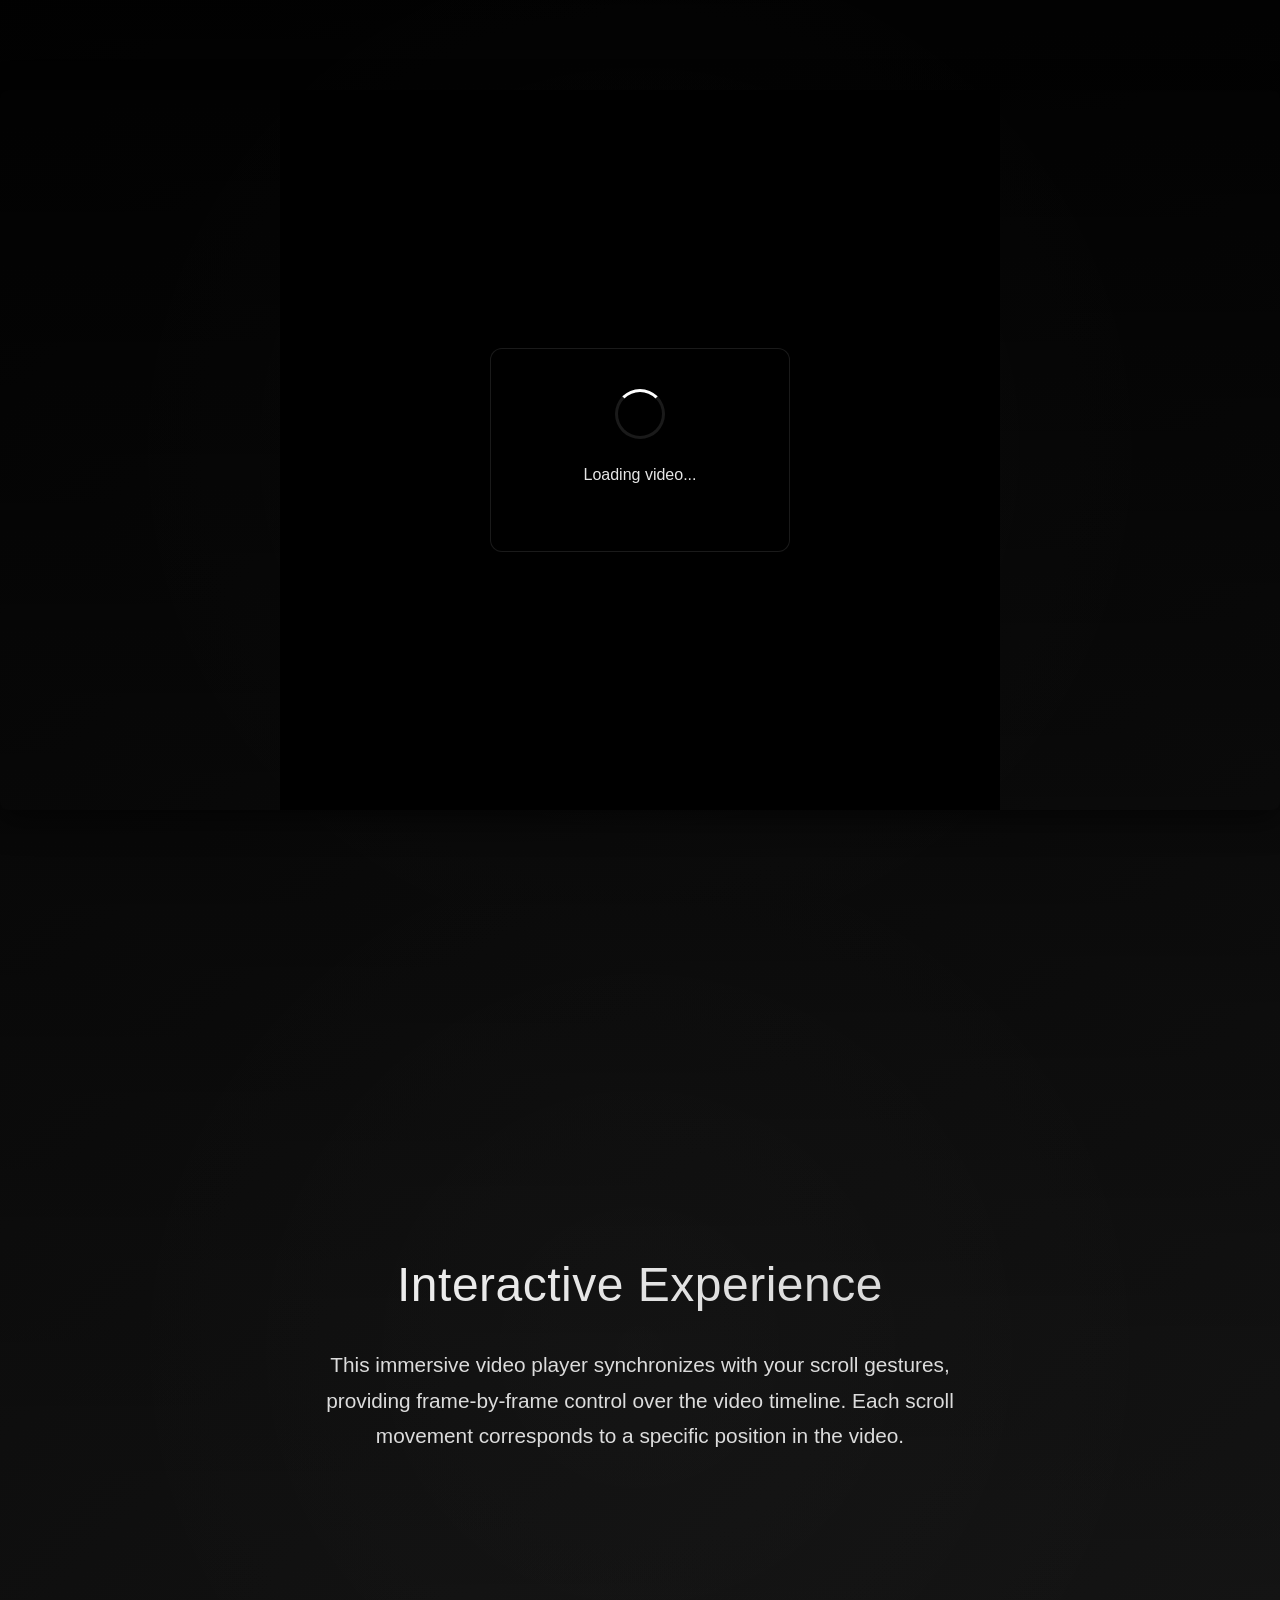
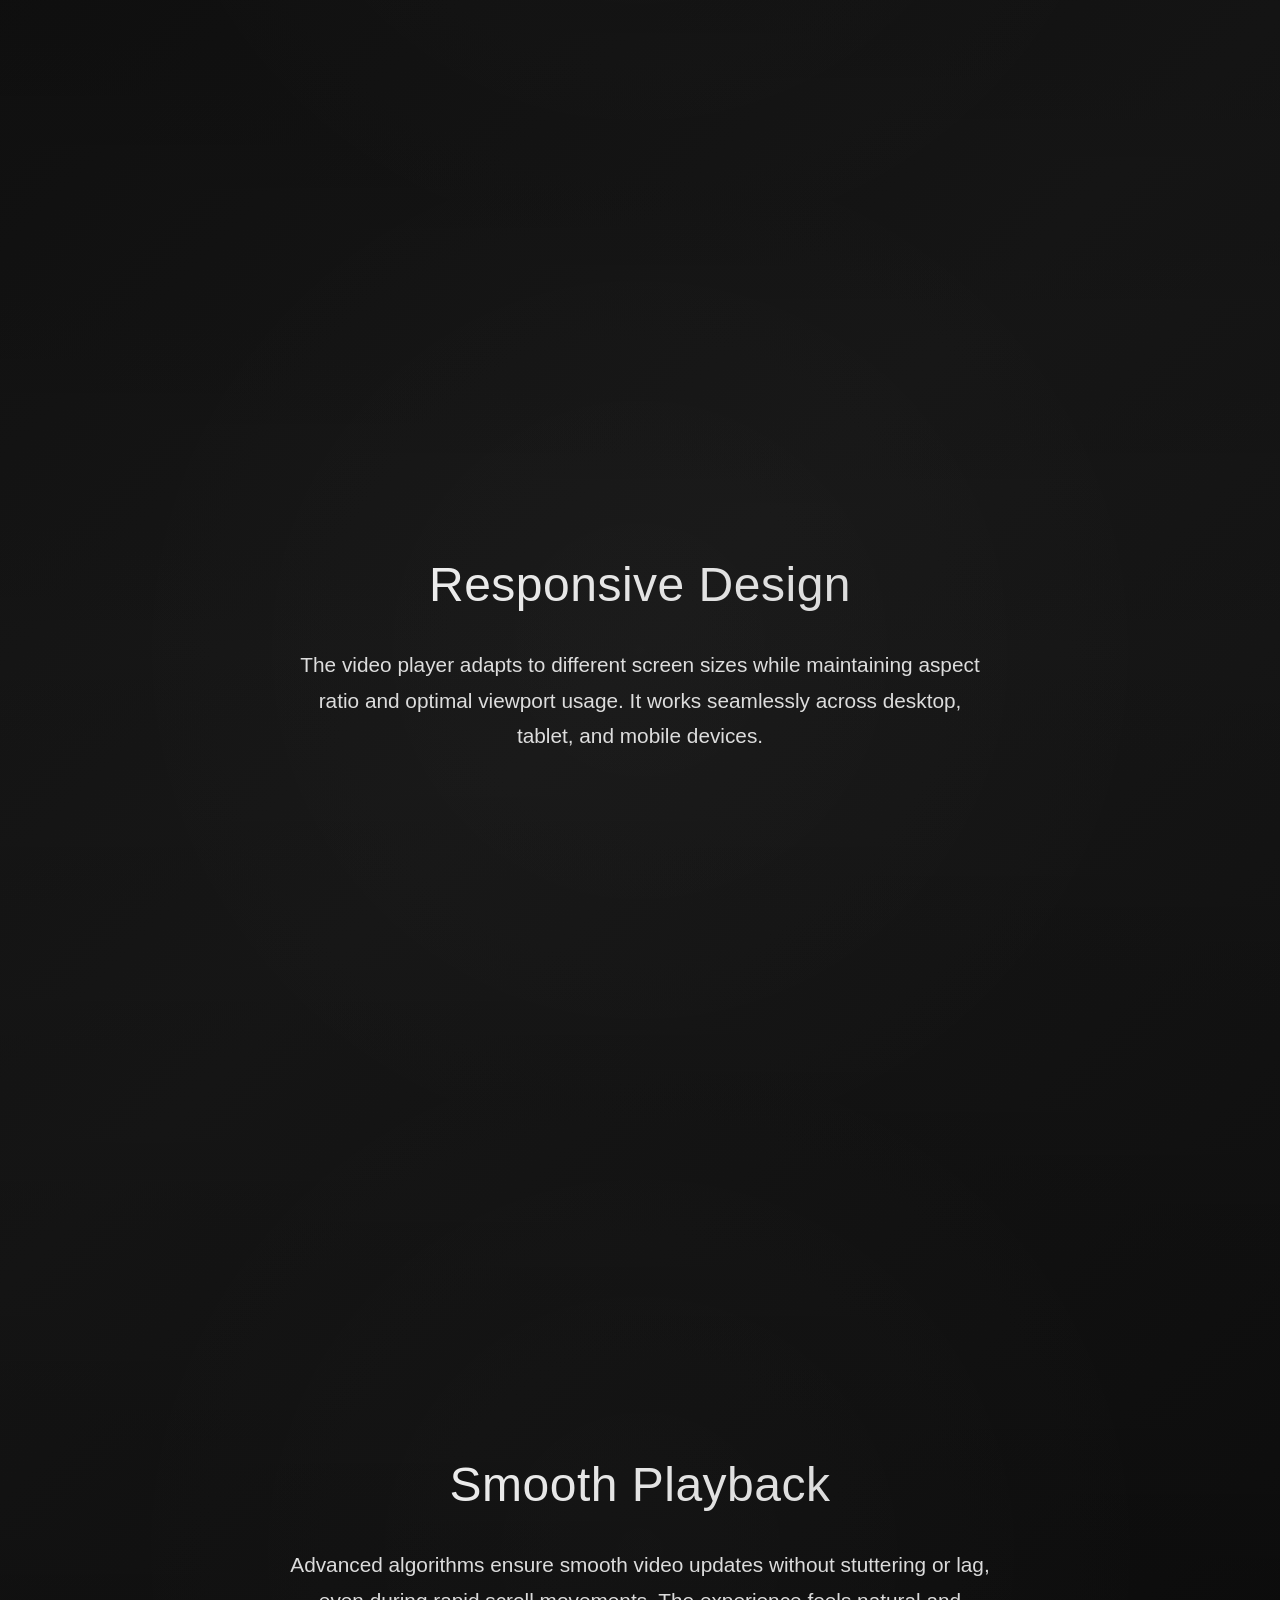
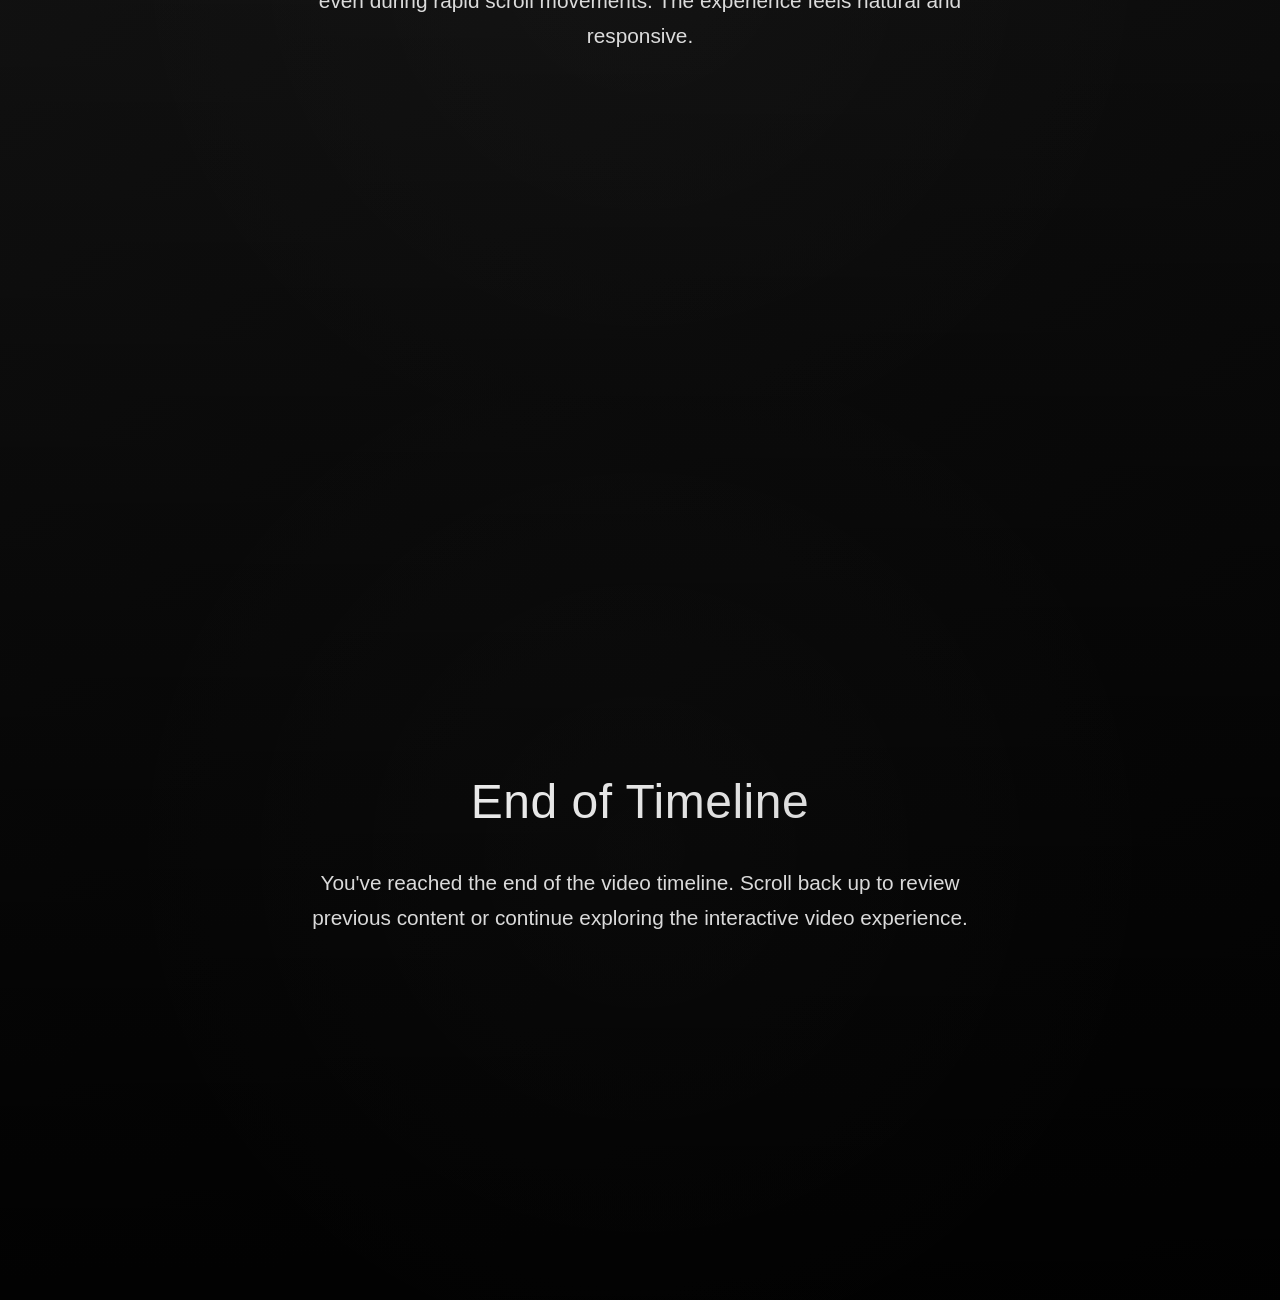
==== index.html @ 08558c6c "Add site and auto-deploy workflow. Co-authored-by: Cursor <cursoragent@cursor.com>" ====
<!DOCTYPE html>
<html lang="en">
<head>
    <meta charset="UTF-8">
    <meta name="viewport" content="width=device-width, initial-scale=1.0">
    <title>Scroll-Controlled Video Player</title>
    <style>
        * {
            margin: 0;
            padding: 0;
            box-sizing: border-box;
        }

        body {
            font-family: 'Segoe UI', Tahoma, Geneva, Verdana, sans-serif;
            background: linear-gradient(135deg, #0c0c0c 0%, #1a1a1a 50%, #0c0c0c 100%);
            color: #ffffff;
            overflow-x: hidden;
            line-height: 1.6;
        }

        /* Enhanced fixed video positioning - Requirements 1.1, 1.2, 1.3, 1.4 */
        #video-player {
            position: fixed;
            top: 50%;
            left: 50%;
            transform: translate(-50%, -50%);
            z-index: 10;
            max-width: 100vw;
            max-height: 100vh;
            width: auto;
            height: auto;
            object-fit: contain;
            border-radius: 8px;
            box-shadow: 0 8px 32px rgba(0, 0, 0, 0.6);
            transition: all 0.3s ease;
        }

        /* Enhanced responsive layout - Requirements 1.4, 5.1 */
        @media (max-width: 768px) {
            #video-player {
                width: 95vw;
                height: auto;
                border-radius: 4px;
            }
            
            body {
                font-size: 14px;
            }
        }

        @media (max-width: 480px) {
            #video-player {
                width: 100vw;
                height: auto;
                border-radius: 0;
                top: 50%;
            }
        }

        @media (max-height: 600px) {
            #video-player {
                height: 90vh;
                width: auto;
            }
        }

        @media (orientation: landscape) and (max-height: 500px) {
            #video-player {
                height: 85vh;
                width: auto;
            }
        }

        /* Enhanced document content for scrolling - Requirements 10.1 */
        .scroll-content {
            position: relative;
            z-index: 1;
            background: linear-gradient(
                to bottom,
                rgba(0, 0, 0, 0.9) 0%,
                rgba(0, 0, 0, 0.3) 30%,
                rgba(0, 0, 0, 0.1) 50%,
                rgba(0, 0, 0, 0.3) 70%,
                rgba(0, 0, 0, 0.9) 100%
            );
        }

        .content-section {
            height: 100vh;
            display: flex;
            align-items: center;
            justify-content: center;
            padding: 2rem;
            text-align: center;
            position: relative;
        }

        .content-section::before {
            content: '';
            position: absolute;
            top: 0;
            left: 0;
            right: 0;
            bottom: 0;
            background: radial-gradient(circle at center, rgba(255, 255, 255, 0.02) 0%, transparent 70%);
            pointer-events: none;
        }

        .content-section h2 {
            font-size: clamp(1.8rem, 4vw, 3rem);
            margin-bottom: 1.5rem;
            opacity: 0.95;
            font-weight: 300;
            letter-spacing: 0.5px;
            background: linear-gradient(135deg, #ffffff 0%, #e0e0e0 100%);
            -webkit-background-clip: text;
            -webkit-text-fill-color: transparent;
            background-clip: text;
        }

        .content-section p {
            font-size: clamp(1rem, 2.5vw, 1.3rem);
            max-width: 700px;
            line-height: 1.7;
            opacity: 0.85;
            font-weight: 300;
        }

        /* Enhanced loading and error states - Requirements 7.3, 10.2 */
        .video-overlay {
            position: fixed;
            top: 50%;
            left: 50%;
            transform: translate(-50%, -50%);
            z-index: 20;
            background: rgba(0, 0, 0, 0.95);
            backdrop-filter: blur(10px);
            padding: 2.5rem;
            border-radius: 12px;
            text-align: center;
            display: none;
            border: 1px solid rgba(255, 255, 255, 0.1);
            box-shadow: 0 20px 40px rgba(0, 0, 0, 0.8);
            min-width: 300px;
            max-width: 90vw;
        }

        .video-overlay.show {
            display: block;
            animation: fadeInScale 0.3s ease-out;
        }

        @keyframes fadeInScale {
            from {
                opacity: 0;
                transform: translate(-50%, -50%) scale(0.9);
            }
            to {
                opacity: 1;
                transform: translate(-50%, -50%) scale(1);
            }
        }

        .loading-spinner {
            width: 50px;
            height: 50px;
            border: 3px solid rgba(255, 255, 255, 0.1);
            border-top: 3px solid #ffffff;
            border-radius: 50%;
            animation: spin 1s linear infinite;
            margin: 0 auto 1.5rem;
        }

        @keyframes spin {
            0% { transform: rotate(0deg); }
            100% { transform: rotate(360deg); }
        }

        .video-overlay h3 {
            font-size: 1.4rem;
            margin-bottom: 1rem;
            font-weight: 400;
        }

        .video-overlay p {
            font-size: 1rem;
            line-height: 1.5;
            opacity: 0.9;
            margin-bottom: 1.5rem;
        }

        .error-message {
            color: #ff6b6b;
        }

        .error-message h3 {
            color: #ff8a8a;
        }

        /* Enhanced button styling */
        .video-overlay button {
            background: linear-gradient(135deg, #4CAF50 0%, #45a049 100%);
            color: white;
            border: none;
            padding: 12px 24px;
            border-radius: 6px;
            cursor: pointer;
            font-size: 14px;
            font-weight: 500;
            margin: 0 8px;
            transition: all 0.3s ease;
            box-shadow: 0 4px 12px rgba(76, 175, 80, 0.3);
        }

        .video-overlay button:hover {
            transform: translateY(-2px);
            box-shadow: 0 6px 16px rgba(76, 175, 80, 0.4);
        }

        .video-overlay button:active {
            transform: translateY(0);
        }

        .video-overlay button.dismiss {
            background: linear-gradient(135deg, #666 0%, #555 100%);
            box-shadow: 0 4px 12px rgba(102, 102, 102, 0.3);
        }

        .video-overlay button.dismiss:hover {
            box-shadow: 0 6px 16px rgba(102, 102, 102, 0.4);
        }

        /* Enhanced scroll indicator */
        .scroll-indicator {
            position: fixed;
            bottom: 3rem;
            left: 50%;
            transform: translateX(-50%);
            z-index: 15;
            text-align: center;
            opacity: 0.8;
            animation: pulseGlow 2s ease-in-out infinite;
            background: rgba(0, 0, 0, 0.7);
            backdrop-filter: blur(10px);
            padding: 1rem 1.5rem;
            border-radius: 25px;
            border: 1px solid rgba(255, 255, 255, 0.1);
        }

        @keyframes pulseGlow {
            0%, 100% { 
                opacity: 0.6;
                transform: translateX(-50%) scale(1);
            }
            50% { 
                opacity: 0.9;
                transform: translateX(-50%) scale(1.05);
            }
        }

        .scroll-arrow {
            font-size: 1.8rem;
            margin-bottom: 0.5rem;
            display: block;
            animation: bounce 2s ease-in-out infinite;
        }

        @keyframes bounce {
            0%, 20%, 50%, 80%, 100% {
                transform: translateY(0);
            }
            40% {
                transform: translateY(-8px);
            }
            60% {
                transform: translateY(-4px);
            }
        }

        .scroll-indicator p {
            font-size: 0.9rem;
            margin: 0;
            font-weight: 400;
            letter-spacing: 0.5px;
        }

        /* Mobile optimizations */
        @media (max-width: 768px) {
            .video-overlay {
                padding: 2rem;
                margin: 1rem;
                border-radius: 8px;
            }
            
            .scroll-indicator {
                bottom: 2rem;
                padding: 0.8rem 1.2rem;
                font-size: 0.85rem;
            }
            
            .scroll-arrow {
                font-size: 1.5rem;
            }
            
            .content-section {
                padding: 1.5rem;
            }
        }

        /* High contrast mode support */
        @media (prefers-contrast: high) {
            #video-player {
                border: 2px solid #ffffff;
            }
            
            .video-overlay {
                border: 2px solid #ffffff;
                background: rgba(0, 0, 0, 0.98);
            }
            
            .scroll-indicator {
                border: 1px solid #ffffff;
                background: rgba(0, 0, 0, 0.9);
            }
        }

        /* Reduced motion support */
        @media (prefers-reduced-motion: reduce) {
            .loading-spinner {
                animation: none;
                border-top-color: #ffffff;
            }
            
            .scroll-indicator {
                animation: none;
            }
            
            .scroll-arrow {
                animation: none;
            }
            
            .video-overlay.show {
                animation: none;
            }
            
            #video-player {
                transition: none;
            }
        }

        /* Focus styles for accessibility */
        .video-overlay button:focus {
            outline: 2px solid #ffffff;
            outline-offset: 2px;
        }

        /* Print styles */
        @media print {
            #video-player,
            .video-overlay,
            .scroll-indicator {
                display: none;
            }
            
            .scroll-content {
                background: white;
                color: black;
            }
        }
    </style>
</head>
<body>
    <!-- Video element - Requirements 10.1, 10.3 -->
    <video 
        id="video-player" 
        muted 
        preload="metadata"
        poster="data:image/svg+xml,%3Csvg xmlns='http://www.w3.org/2000/svg' width='100' height='100'%3E%3Crect width='100' height='100' fill='%23000'/%3E%3C/svg%3E"
    >
        <source src="Public/WhatsApp Video 2026-02-23 at 13.37.53.mp4" type="video/mp4">
        <p>Your browser does not support the video tag. Please use a modern browser that supports HTML5 video.</p>
    </video>

    <!-- Loading overlay -->
    <div id="video-overlay" class="video-overlay show">
        <div class="loading-spinner"></div>
        <p>Loading video...</p>
    </div>

    <!-- Error overlay (hidden by default) -->
    <div id="error-overlay" class="video-overlay">
        <div class="error-message">
            <h3>Video Load Error</h3>
            <p>Unable to load the video file. Please check that the file exists and try refreshing the page.</p>
        </div>
    </div>

    <!-- Scroll indicator -->
    <div class="scroll-indicator">
        <div class="scroll-arrow">↓</div>
        <p>Scroll to control video</p>
    </div>

    <!-- Content sections to create scrollable height -->
    <div class="scroll-content">
        <section class="content-section">
            <div>
                <h2>Scroll-Controlled Video Player</h2>
                <p>Scroll down to advance the video forward, or scroll up to move backward through the timeline. The video remains fixed in the viewport while your scroll position controls the playback.</p>
            </div>
        </section>

        <section class="content-section">
            <div>
                <h2>Interactive Experience</h2>
                <p>This immersive video player synchronizes with your scroll gestures, providing frame-by-frame control over the video timeline. Each scroll movement corresponds to a specific position in the video.</p>
            </div>
        </section>

        <section class="content-section">
            <div>
                <h2>Responsive Design</h2>
                <p>The video player adapts to different screen sizes while maintaining aspect ratio and optimal viewport usage. It works seamlessly across desktop, tablet, and mobile devices.</p>
            </div>
        </section>

        <section class="content-section">
            <div>
                <h2>Smooth Playback</h2>
                <p>Advanced algorithms ensure smooth video updates without stuttering or lag, even during rapid scroll movements. The experience feels natural and responsive.</p>
            </div>
        </section>

        <section class="content-section">
            <div>
                <h2>End of Timeline</h2>
                <p>You've reached the end of the video timeline. Scroll back up to review previous content or continue exploring the interactive video experience.</p>
            </div>
        </section>
    </div>

    <!-- Include PositionCalculator component -->
    <script src="position-calculator.js"></script>
    <!-- Include ResponsiveManager component -->
    <script src="responsive-manager.js"></script>
    <!-- Include ScrollVideoPlayer component -->
    <script src="scroll-video-player.js"></script>
    <!-- Include tests for browser testing -->
    <script src="test-position-calculator.js"></script>
    <script src="test-scroll-video-player.js"></script>
    <script src="test-responsive-manager.js"></script>
    <script src="test-responsive-integration.js"></script>
    
    <script>
        // Complete integration and wiring of all components - Task 8.1
        // Requirements: 6.1, 6.2, 7.1
        
        // Get DOM elements
        const video = document.getElementById('video-player');
        const loadingOverlay = document.getElementById('video-overlay');
        const errorOverlay = document.getElementById('error-overlay');
        const scrollIndicator = document.querySelector('.scroll-indicator');
        
        // Initialize PositionCalculator with enhanced configuration - Requirements 6.3, 6.4, 6.5
        const positionCalculator = new PositionCalculator();
        
        // Initialize ResponsiveManager with comprehensive options - Requirements 5.1, 5.2, 5.3, 5.4
        const responsiveManager = new ResponsiveManager(video, {
            enableLogging: true,
            fillViewport: true,
            maintainAspectRatio: true,
            minWidth: 320,
            minHeight: 180
        });
        
        // Initialize ScrollVideoPlayer with all dependencies wired together - Requirements 6.1, 6.2, 7.1
        const scrollVideoPlayer = new ScrollVideoPlayer(video, positionCalculator, responsiveManager, {
            enableLogging: true,
            smoothing: true,
            debounceMs: 16 // ~60fps for smooth performance
        });
        
        // Complete event handling pipeline setup
        console.log('All components initialized and wired together:');
        console.log('- PositionCalculator: Ready for scroll-to-video mapping');
        console.log('- ResponsiveManager: Ready for viewport management');  
        console.log('- ScrollVideoPlayer: Ready with complete integration');

        // Handle ResponsiveManager events
        video.addEventListener('responsive:viewportSetup', function(event) {
            console.log('ResponsiveManager: Viewport setup complete');
            console.log('Optimal video size:', event.detail.optimalSize);
        });

        video.addEventListener('responsive:resize', function(event) {
            console.log('ResponsiveManager: Resize handled');
            console.log('New video size:', event.detail.optimalSize);
        });

        // Handle ScrollVideoPlayer events
        video.addEventListener('scrollvideo:metadataLoaded', function(event) {
            console.log('ScrollVideoPlayer: Video metadata loaded');
            console.log('Video duration:', event.detail.duration);
            console.log('Video aspect ratio:', event.detail.aspectRatio);
            
            // Hide loading overlay
            loadingOverlay.classList.remove('show');
            
            // Show scroll indicator
            scrollIndicator.style.display = 'block';
        });

        video.addEventListener('scrollvideo:videoError', function(event) {
            console.error('ScrollVideoPlayer: Video error:', event.detail.error);
            
            // Hide loading overlay and show error
            loadingOverlay.classList.remove('show');
            errorOverlay.classList.add('show');
            scrollIndicator.style.display = 'none';
        });

        video.addEventListener('scrollvideo:scrollControlEnabled', function(event) {
            console.log('ScrollVideoPlayer: Scroll control enabled');
        });

        video.addEventListener('scrollvideo:positionUpdate', function(event) {
            // Optional: Handle position updates for debugging or UI updates
            if (window.DEBUG_SCROLL) {
                console.log('Position update:', {
                    progress: event.detail.progress.toFixed(3),
                    videoTime: event.detail.videoTime.toFixed(2),
                    scrollY: event.detail.scrollY
                });
            }
        });

        // ResponsiveManager now handles all video sizing automatically
        // The manual resize handling below is kept as fallback for debugging

        // Legacy responsive video sizing (now handled by ResponsiveManager)
        function updateVideoSize() {
            // This function is now primarily for debugging/fallback
            // ResponsiveManager handles all responsive behavior automatically
            console.log('Legacy updateVideoSize called - ResponsiveManager should handle this');
        }

        // The resize event listener is no longer needed as ResponsiveManager handles it
        // Keeping for backward compatibility and debugging
        window.addEventListener('resize', function() {
            console.log('Window resize detected - ResponsiveManager will handle this');
        });

        // Hide scroll indicator after first scroll
        let hasScrolled = false;
        window.addEventListener('scroll', function() {
            if (!hasScrolled) {
                hasScrolled = true;
                scrollIndicator.style.transition = 'opacity 0.5s ease-out';
                scrollIndicator.style.opacity = '0';
                setTimeout(() => {
                    scrollIndicator.style.display = 'none';
                }, 500);
            }
        });

        // Run tests in browser console (for development/debugging)
        console.log('ScrollVideoPlayer initialized.');
        console.log('Available test functions:');
        console.log('- window.runPositionCalculatorTests() - Test PositionCalculator');
        console.log('- window.runScrollVideoPlayerTests() - Test ScrollVideoPlayer');
        console.log('- window.runResponsiveManagerTests() - Test ResponsiveManager');
        console.log('- window.testResponsiveIntegration() - Test Responsive Integration');
        
        // Enable debug mode by setting window.DEBUG_SCROLL = true in console
        window.DEBUG_SCROLL = false;

        // Make ScrollVideoPlayer instance available globally for debugging
        window.scrollVideoPlayer = scrollVideoPlayer;

        // Cleanup on page unload
        window.addEventListener('beforeunload', function() {
            scrollVideoPlayer.destroy();
        });
    </script>
</body>
</html>
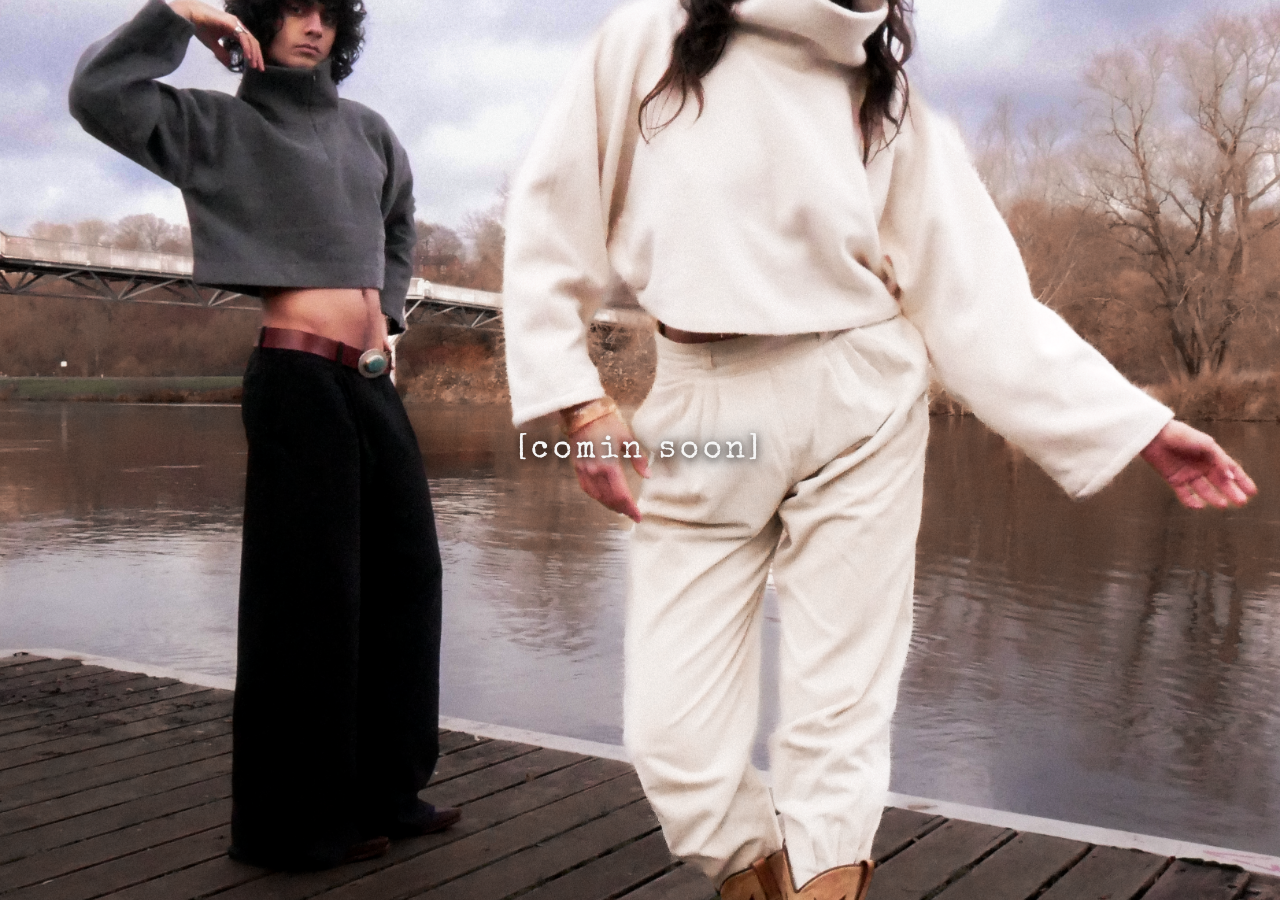
==== commit 63e31838: "Replace test homepage with coming-soon landing page. Use full-viewport hero image with animated filt" ====
--- a/index.html
+++ b/index.html
@@ -1,587 +1,111 @@
 <!DOCTYPE html>
 <html lang="en">
 <head>
-    <meta charset="UTF-8">
-    <meta name="viewport" content="width=device-width, initial-scale=1.0">
-    <title>Scroll-Controlled Video Player</title>
-    <style>
-        * {
-            margin: 0;
-            padding: 0;
-            box-sizing: border-box;
-        }
+  <meta charset="UTF-8">
+  <meta name="viewport" content="width=device-width, initial-scale=1.0">
+  <title>dollvovcinte</title>
+  <link rel="preconnect" href="https://fonts.googleapis.com">
+  <link rel="preconnect" href="https://fonts.gstatic.com" crossorigin>
+  <link href="https://fonts.googleapis.com/css2?family=Special+Elite&display=swap" rel="stylesheet">
+  <style>
+    *,
+    *::before,
+    *::after {
+      margin: 0;
+      padding: 0;
+      box-sizing: border-box;
+    }
 
-        body {
-            font-family: 'Segoe UI', Tahoma, Geneva, Verdana, sans-serif;
-            background: linear-gradient(135deg, #0c0c0c 0%, #1a1a1a 50%, #0c0c0c 100%);
-            color: #ffffff;
-            overflow-x: hidden;
-            line-height: 1.6;
-        }
+    html,
+    body {
+      height: 100%;
+      overflow: hidden;
+    }
 
-        /* Enhanced fixed video positioning - Requirements 1.1, 1.2, 1.3, 1.4 */
-        #video-player {
-            position: fixed;
-            top: 50%;
-            left: 50%;
-            transform: translate(-50%, -50%);
-            z-index: 10;
-            max-width: 100vw;
-            max-height: 100vh;
-            width: auto;
-            height: auto;
-            object-fit: contain;
-            border-radius: 8px;
-            box-shadow: 0 8px 32px rgba(0, 0, 0, 0.6);
-            transition: all 0.3s ease;
-        }
+    body {
+      background: #000;
+      color: #f5f5f5;
+    }
 
-        /* Enhanced responsive layout - Requirements 1.4, 5.1 */
-        @media (max-width: 768px) {
-            #video-player {
-                width: 95vw;
-                height: auto;
-                border-radius: 4px;
-            }
-            
-            body {
-                font-size: 14px;
-            }
-        }
+    .hero {
+      position: fixed;
+      inset: 0;
+      z-index: 0;
+    }
 
-        @media (max-width: 480px) {
-            #video-player {
-                width: 100vw;
-                height: auto;
-                border-radius: 0;
-                top: 50%;
-            }
-        }
+    .hero__hue {
+      width: 100%;
+      height: 100%;
+      animation: hue-rotate 16s linear infinite;
+    }
 
-        @media (max-height: 600px) {
-            #video-player {
-                height: 90vh;
-                width: auto;
-            }
-        }
+    .hero__image {
+      display: block;
+      width: 100%;
+      height: 100%;
+      object-fit: cover;
+      object-position: center;
+      animation: saturation-pulse 7s ease-in-out infinite;
+    }
 
-        @media (orientation: landscape) and (max-height: 500px) {
-            #video-player {
-                height: 85vh;
-                width: auto;
-            }
-        }
+    @keyframes hue-rotate {
+      from { filter: hue-rotate(0deg); }
+      to { filter: hue-rotate(360deg); }
+    }
 
-        /* Enhanced document content for scrolling - Requirements 10.1 */
-        .scroll-content {
-            position: relative;
-            z-index: 1;
-            background: linear-gradient(
-                to bottom,
-                rgba(0, 0, 0, 0.9) 0%,
-                rgba(0, 0, 0, 0.3) 30%,
-                rgba(0, 0, 0, 0.1) 50%,
-                rgba(0, 0, 0, 0.3) 70%,
-                rgba(0, 0, 0, 0.9) 100%
-            );
-        }
+    @keyframes saturation-pulse {
+      0%, 100% { filter: saturate(0.75); }
+      50% { filter: saturate(1.45); }
+    }
 
-        .content-section {
-            height: 100vh;
-            display: flex;
-            align-items: center;
-            justify-content: center;
-            padding: 2rem;
-            text-align: center;
-            position: relative;
-        }
+    .overlay {
+      position: fixed;
+      inset: 0;
+      z-index: 1;
+      display: grid;
+      place-items: center;
+      pointer-events: none;
+    }
 
-        .content-section::before {
-            content: '';
-            position: absolute;
-            top: 0;
-            left: 0;
-            right: 0;
-            bottom: 0;
-            background: radial-gradient(circle at center, rgba(255, 255, 255, 0.02) 0%, transparent 70%);
-            pointer-events: none;
-        }
+    .coming-soon {
+      font-family: "Special Elite", "Courier New", Courier, monospace;
+      font-size: clamp(1.25rem, 4vw, 2rem);
+      letter-spacing: 0.12em;
+      text-transform: lowercase;
+      text-shadow:
+        0 0 24px rgba(0, 0, 0, 0.85),
+        0 2px 8px rgba(0, 0, 0, 0.9);
+    }
 
-        .content-section h2 {
-            font-size: clamp(1.8rem, 4vw, 3rem);
-            margin-bottom: 1.5rem;
-            opacity: 0.95;
-            font-weight: 300;
-            letter-spacing: 0.5px;
-            background: linear-gradient(135deg, #ffffff 0%, #e0e0e0 100%);
-            -webkit-background-clip: text;
-            -webkit-text-fill-color: transparent;
-            background-clip: text;
-        }
+    @media (prefers-reduced-motion: reduce) {
+      .hero__hue,
+      .hero__image {
+        animation: none;
+      }
 
-        .content-section p {
-            font-size: clamp(1rem, 2.5vw, 1.3rem);
-            max-width: 700px;
-            line-height: 1.7;
-            opacity: 0.85;
-            font-weight: 300;
-        }
-
-        /* Enhanced loading and error states - Requirements 7.3, 10.2 */
-        .video-overlay {
-            position: fixed;
-            top: 50%;
-            left: 50%;
-            transform: translate(-50%, -50%);
-            z-index: 20;
-            background: rgba(0, 0, 0, 0.95);
-            backdrop-filter: blur(10px);
-            padding: 2.5rem;
-            border-radius: 12px;
-            text-align: center;
-            display: none;
-            border: 1px solid rgba(255, 255, 255, 0.1);
-            box-shadow: 0 20px 40px rgba(0, 0, 0, 0.8);
-            min-width: 300px;
-            max-width: 90vw;
-        }
-
-        .video-overlay.show {
-            display: block;
-            animation: fadeInScale 0.3s ease-out;
-        }
-
-        @keyframes fadeInScale {
-            from {
-                opacity: 0;
-                transform: translate(-50%, -50%) scale(0.9);
-            }
-            to {
-                opacity: 1;
-                transform: translate(-50%, -50%) scale(1);
-            }
-        }
-
-        .loading-spinner {
-            width: 50px;
-            height: 50px;
-            border: 3px solid rgba(255, 255, 255, 0.1);
-            border-top: 3px solid #ffffff;
-            border-radius: 50%;
-            animation: spin 1s linear infinite;
-            margin: 0 auto 1.5rem;
-        }
-
-        @keyframes spin {
-            0% { transform: rotate(0deg); }
-            100% { transform: rotate(360deg); }
-        }
-
-        .video-overlay h3 {
-            font-size: 1.4rem;
-            margin-bottom: 1rem;
-            font-weight: 400;
-        }
-
-        .video-overlay p {
-            font-size: 1rem;
-            line-height: 1.5;
-            opacity: 0.9;
-            margin-bottom: 1.5rem;
-        }
-
-        .error-message {
-            color: #ff6b6b;
-        }
-
-        .error-message h3 {
-            color: #ff8a8a;
-        }
-
-        /* Enhanced button styling */
-        .video-overlay button {
-            background: linear-gradient(135deg, #4CAF50 0%, #45a049 100%);
-            color: white;
-            border: none;
-            padding: 12px 24px;
-            border-radius: 6px;
-            cursor: pointer;
-            font-size: 14px;
-            font-weight: 500;
-            margin: 0 8px;
-            transition: all 0.3s ease;
-            box-shadow: 0 4px 12px rgba(76, 175, 80, 0.3);
-        }
-
-        .video-overlay button:hover {
-            transform: translateY(-2px);
-            box-shadow: 0 6px 16px rgba(76, 175, 80, 0.4);
-        }
-
-        .video-overlay button:active {
-            transform: translateY(0);
-        }
-
-        .video-overlay button.dismiss {
-            background: linear-gradient(135deg, #666 0%, #555 100%);
-            box-shadow: 0 4px 12px rgba(102, 102, 102, 0.3);
-        }
-
-        .video-overlay button.dismiss:hover {
-            box-shadow: 0 6px 16px rgba(102, 102, 102, 0.4);
-        }
-
-        /* Enhanced scroll indicator */
-        .scroll-indicator {
-            position: fixed;
-            bottom: 3rem;
-            left: 50%;
-            transform: translateX(-50%);
-            z-index: 15;
-            text-align: center;
-            opacity: 0.8;
-            animation: pulseGlow 2s ease-in-out infinite;
-            background: rgba(0, 0, 0, 0.7);
-            backdrop-filter: blur(10px);
-            padding: 1rem 1.5rem;
-            border-radius: 25px;
-            border: 1px solid rgba(255, 255, 255, 0.1);
-        }
-
-        @keyframes pulseGlow {
-            0%, 100% { 
-                opacity: 0.6;
-                transform: translateX(-50%) scale(1);
-            }
-            50% { 
-                opacity: 0.9;
-                transform: translateX(-50%) scale(1.05);
-            }
-        }
-
-        .scroll-arrow {
-            font-size: 1.8rem;
-            margin-bottom: 0.5rem;
-            display: block;
-            animation: bounce 2s ease-in-out infinite;
-        }
-
-        @keyframes bounce {
-            0%, 20%, 50%, 80%, 100% {
-                transform: translateY(0);
-            }
-            40% {
-                transform: translateY(-8px);
-            }
-            60% {
-                transform: translateY(-4px);
-            }
-        }
-
-        .scroll-indicator p {
-            font-size: 0.9rem;
-            margin: 0;
-            font-weight: 400;
-            letter-spacing: 0.5px;
-        }
-
-        /* Mobile optimizations */
-        @media (max-width: 768px) {
-            .video-overlay {
-                padding: 2rem;
-                margin: 1rem;
-                border-radius: 8px;
-            }
-            
-            .scroll-indicator {
-                bottom: 2rem;
-                padding: 0.8rem 1.2rem;
-                font-size: 0.85rem;
-            }
-            
-            .scroll-arrow {
-                font-size: 1.5rem;
-            }
-            
-            .content-section {
-                padding: 1.5rem;
-            }
-        }
-
-        /* High contrast mode support */
-        @media (prefers-contrast: high) {
-            #video-player {
-                border: 2px solid #ffffff;
-            }
-            
-            .video-overlay {
-                border: 2px solid #ffffff;
-                background: rgba(0, 0, 0, 0.98);
-            }
-            
-            .scroll-indicator {
-                border: 1px solid #ffffff;
-                background: rgba(0, 0, 0, 0.9);
-            }
-        }
-
-        /* Reduced motion support */
-        @media (prefers-reduced-motion: reduce) {
-            .loading-spinner {
-                animation: none;
-                border-top-color: #ffffff;
-            }
-            
-            .scroll-indicator {
-                animation: none;
-            }
-            
-            .scroll-arrow {
-                animation: none;
-            }
-            
-            .video-overlay.show {
-                animation: none;
-            }
-            
-            #video-player {
-                transition: none;
-            }
-        }
-
-        /* Focus styles for accessibility */
-        .video-overlay button:focus {
-            outline: 2px solid #ffffff;
-            outline-offset: 2px;
-        }
-
-        /* Print styles */
-        @media print {
-            #video-player,
-            .video-overlay,
-            .scroll-indicator {
-                display: none;
-            }
-            
-            .scroll-content {
-                background: white;
-                color: black;
-            }
-        }
-    </style>
+      .hero__image {
+        filter: saturate(1);
+      }
+    }
+  </style>
 </head>
 <body>
-    <!-- Video element - Requirements 10.1, 10.3 -->
-    <video 
-        id="video-player" 
-        muted 
-        preload="metadata"
-        poster="data:image/svg+xml,%3Csvg xmlns='http://www.w3.org/2000/svg' width='100' height='100'%3E%3Crect width='100' height='100' fill='%23000'/%3E%3C/svg%3E"
-    >
-        <source src="Public/WhatsApp Video 2026-02-23 at 13.37.53.mp4" type="video/mp4">
-        <p>Your browser does not support the video tag. Please use a modern browser that supports HTML5 video.</p>
-    </video>
+  <div class="hero" aria-hidden="true">
+    <div class="hero__hue">
+      <img
+        class="hero__image"
+        src="Public/P1140317.png"
+        alt=""
+        width="1920"
+        height="1080"
+        decoding="async"
+        fetchpriority="high"
+      >
+    </div>
+  </div>
 
-    <!-- Loading overlay -->
-    <div id="video-overlay" class="video-overlay show">
-        <div class="loading-spinner"></div>
-        <p>Loading video...</p>
-    </div>
-
-    <!-- Error overlay (hidden by default) -->
-    <div id="error-overlay" class="video-overlay">
-        <div class="error-message">
-            <h3>Video Load Error</h3>
-            <p>Unable to load the video file. Please check that the file exists and try refreshing the page.</p>
-        </div>
-    </div>
-
-    <!-- Scroll indicator -->
-    <div class="scroll-indicator">
-        <div class="scroll-arrow">↓</div>
-        <p>Scroll to control video</p>
-    </div>
-
-    <!-- Content sections to create scrollable height -->
-    <div class="scroll-content">
-        <section class="content-section">
-            <div>
-                <h2>Scroll-Controlled Video Player</h2>
-                <p>Scroll down to advance the video forward, or scroll up to move backward through the timeline. The video remains fixed in the viewport while your scroll position controls the playback.</p>
-            </div>
-        </section>
-
-        <section class="content-section">
-            <div>
-                <h2>Interactive Experience</h2>
-                <p>This immersive video player synchronizes with your scroll gestures, providing frame-by-frame control over the video timeline. Each scroll movement corresponds to a specific position in the video.</p>
-            </div>
-        </section>
-
-        <section class="content-section">
-            <div>
-                <h2>Responsive Design</h2>
-                <p>The video player adapts to different screen sizes while maintaining aspect ratio and optimal viewport usage. It works seamlessly across desktop, tablet, and mobile devices.</p>
-            </div>
-        </section>
-
-        <section class="content-section">
-            <div>
-                <h2>Smooth Playback</h2>
-                <p>Advanced algorithms ensure smooth video updates without stuttering or lag, even during rapid scroll movements. The experience feels natural and responsive.</p>
-            </div>
-        </section>
-
-        <section class="content-section">
-            <div>
-                <h2>End of Timeline</h2>
-                <p>You've reached the end of the video timeline. Scroll back up to review previous content or continue exploring the interactive video experience.</p>
-            </div>
-        </section>
-    </div>
-
-    <!-- Include PositionCalculator component -->
-    <script src="position-calculator.js"></script>
-    <!-- Include ResponsiveManager component -->
-    <script src="responsive-manager.js"></script>
-    <!-- Include ScrollVideoPlayer component -->
-    <script src="scroll-video-player.js"></script>
-    <!-- Include tests for browser testing -->
-    <script src="test-position-calculator.js"></script>
-    <script src="test-scroll-video-player.js"></script>
-    <script src="test-responsive-manager.js"></script>
-    <script src="test-responsive-integration.js"></script>
-    
-    <script>
-        // Complete integration and wiring of all components - Task 8.1
-        // Requirements: 6.1, 6.2, 7.1
-        
-        // Get DOM elements
-        const video = document.getElementById('video-player');
-        const loadingOverlay = document.getElementById('video-overlay');
-        const errorOverlay = document.getElementById('error-overlay');
-        const scrollIndicator = document.querySelector('.scroll-indicator');
-        
-        // Initialize PositionCalculator with enhanced configuration - Requirements 6.3, 6.4, 6.5
-        const positionCalculator = new PositionCalculator();
-        
-        // Initialize ResponsiveManager with comprehensive options - Requirements 5.1, 5.2, 5.3, 5.4
-        const responsiveManager = new ResponsiveManager(video, {
-            enableLogging: true,
-            fillViewport: true,
-            maintainAspectRatio: true,
-            minWidth: 320,
-            minHeight: 180
-        });
-        
-        // Initialize ScrollVideoPlayer with all dependencies wired together - Requirements 6.1, 6.2, 7.1
-        const scrollVideoPlayer = new ScrollVideoPlayer(video, positionCalculator, responsiveManager, {
-            enableLogging: true,
-            smoothing: true,
-            debounceMs: 16 // ~60fps for smooth performance
-        });
-        
-        // Complete event handling pipeline setup
-        console.log('All components initialized and wired together:');
-        console.log('- PositionCalculator: Ready for scroll-to-video mapping');
-        console.log('- ResponsiveManager: Ready for viewport management');  
-        console.log('- ScrollVideoPlayer: Ready with complete integration');
-
-        // Handle ResponsiveManager events
-        video.addEventListener('responsive:viewportSetup', function(event) {
-            console.log('ResponsiveManager: Viewport setup complete');
-            console.log('Optimal video size:', event.detail.optimalSize);
-        });
-
-        video.addEventListener('responsive:resize', function(event) {
-            console.log('ResponsiveManager: Resize handled');
-            console.log('New video size:', event.detail.optimalSize);
-        });
-
-        // Handle ScrollVideoPlayer events
-        video.addEventListener('scrollvideo:metadataLoaded', function(event) {
-            console.log('ScrollVideoPlayer: Video metadata loaded');
-            console.log('Video duration:', event.detail.duration);
-            console.log('Video aspect ratio:', event.detail.aspectRatio);
-            
-            // Hide loading overlay
-            loadingOverlay.classList.remove('show');
-            
-            // Show scroll indicator
-            scrollIndicator.style.display = 'block';
-        });
-
-        video.addEventListener('scrollvideo:videoError', function(event) {
-            console.error('ScrollVideoPlayer: Video error:', event.detail.error);
-            
-            // Hide loading overlay and show error
-            loadingOverlay.classList.remove('show');
-            errorOverlay.classList.add('show');
-            scrollIndicator.style.display = 'none';
-        });
-
-        video.addEventListener('scrollvideo:scrollControlEnabled', function(event) {
-            console.log('ScrollVideoPlayer: Scroll control enabled');
-        });
-
-        video.addEventListener('scrollvideo:positionUpdate', function(event) {
-            // Optional: Handle position updates for debugging or UI updates
-            if (window.DEBUG_SCROLL) {
-                console.log('Position update:', {
-                    progress: event.detail.progress.toFixed(3),
-                    videoTime: event.detail.videoTime.toFixed(2),
-                    scrollY: event.detail.scrollY
-                });
-            }
-        });
-
-        // ResponsiveManager now handles all video sizing automatically
-        // The manual resize handling below is kept as fallback for debugging
-
-        // Legacy responsive video sizing (now handled by ResponsiveManager)
-        function updateVideoSize() {
-            // This function is now primarily for debugging/fallback
-            // ResponsiveManager handles all responsive behavior automatically
-            console.log('Legacy updateVideoSize called - ResponsiveManager should handle this');
-        }
-
-        // The resize event listener is no longer needed as ResponsiveManager handles it
-        // Keeping for backward compatibility and debugging
-        window.addEventListener('resize', function() {
-            console.log('Window resize detected - ResponsiveManager will handle this');
-        });
-
-        // Hide scroll indicator after first scroll
-        let hasScrolled = false;
-        window.addEventListener('scroll', function() {
-            if (!hasScrolled) {
-                hasScrolled = true;
-                scrollIndicator.style.transition = 'opacity 0.5s ease-out';
-                scrollIndicator.style.opacity = '0';
-                setTimeout(() => {
-                    scrollIndicator.style.display = 'none';
-                }, 500);
-            }
-        });
-
-        // Run tests in browser console (for development/debugging)
-        console.log('ScrollVideoPlayer initialized.');
-        console.log('Available test functions:');
-        console.log('- window.runPositionCalculatorTests() - Test PositionCalculator');
-        console.log('- window.runScrollVideoPlayerTests() - Test ScrollVideoPlayer');
-        console.log('- window.runResponsiveManagerTests() - Test ResponsiveManager');
-        console.log('- window.testResponsiveIntegration() - Test Responsive Integration');
-        
-        // Enable debug mode by setting window.DEBUG_SCROLL = true in console
-        window.DEBUG_SCROLL = false;
-
-        // Make ScrollVideoPlayer instance available globally for debugging
-        window.scrollVideoPlayer = scrollVideoPlayer;
-
-        // Cleanup on page unload
-        window.addEventListener('beforeunload', function() {
-            scrollVideoPlayer.destroy();
-        });
-    </script>
+  <main class="overlay">
+    <p class="coming-soon">[comin soon]</p>
+  </main>
 </body>
-</html>+</html>
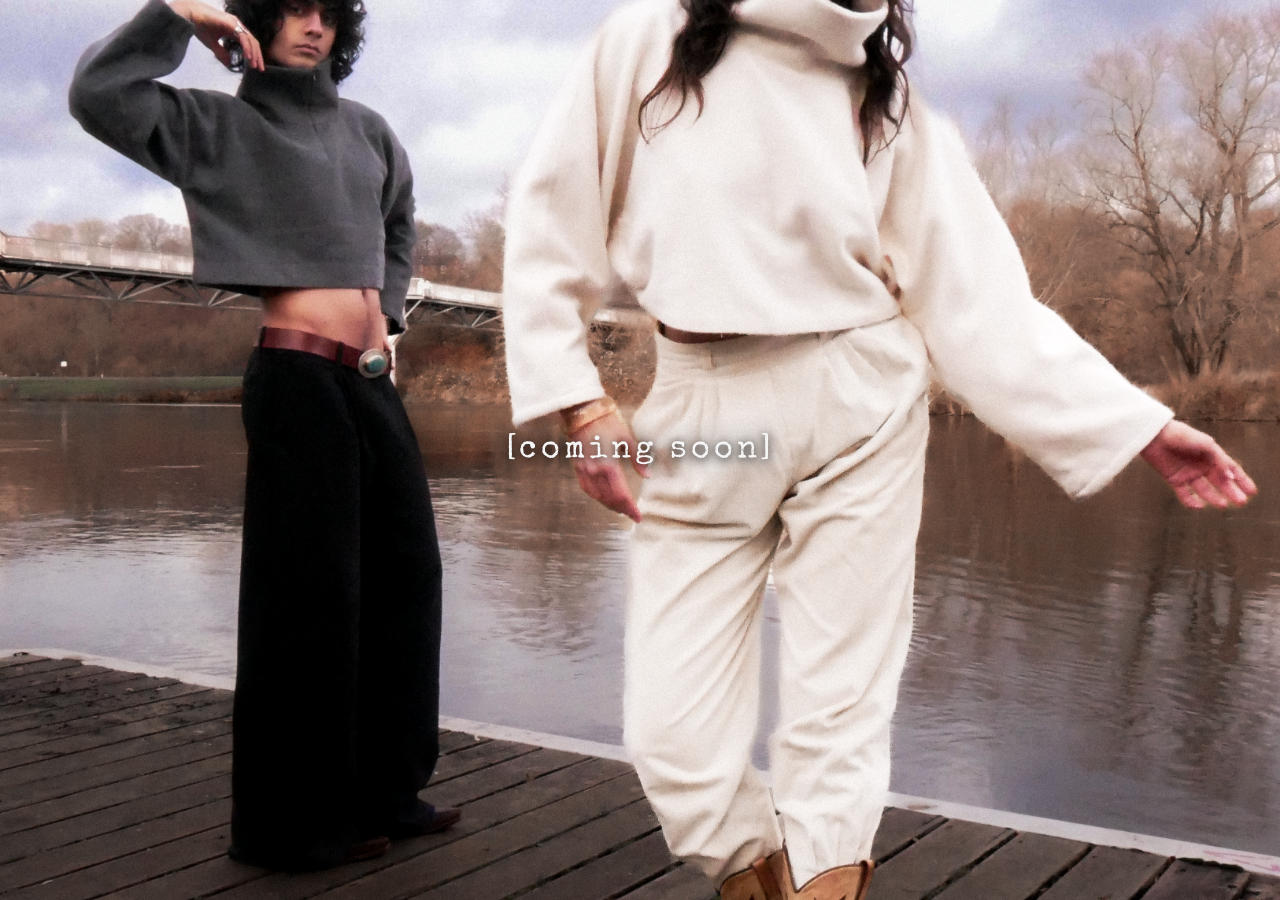
==== commit 02a15e68: "Fix coming soon typo on homepage. Co-authored-by: Cursor <cursoragent@cursor.com>" ====
--- a/index.html
+++ b/index.html
@@ -105,7 +105,7 @@
   </div>
 
   <main class="overlay">
-    <p class="coming-soon">[comin soon]</p>
+    <p class="coming-soon">[coming soon]</p>
   </main>
 </body>
 </html>
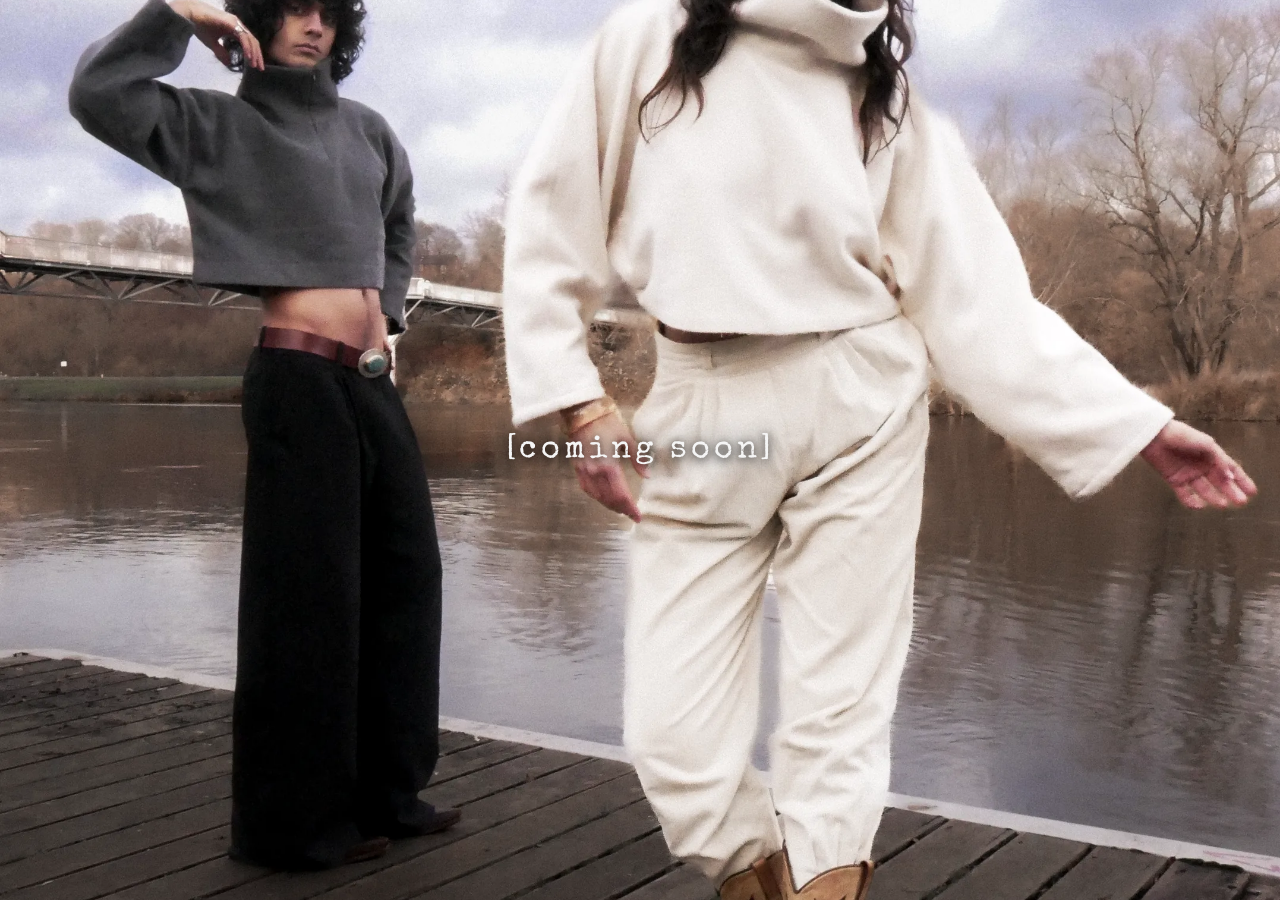
==== commit 8b3f327d: "Optimize homepage hero image for faster loading. Resize 17MB PNG to 2560px-max WebP (~484KB) for ful" ====
--- a/index.html
+++ b/index.html
@@ -94,10 +94,10 @@
     <div class="hero__hue">
       <img
         class="hero__image"
-        src="Public/P1140317.png"
+        src="Public/P1140317.webp"
         alt=""
-        width="1920"
-        height="1080"
+        width="2154"
+        height="2560"
         decoding="async"
         fetchpriority="high"
       >
